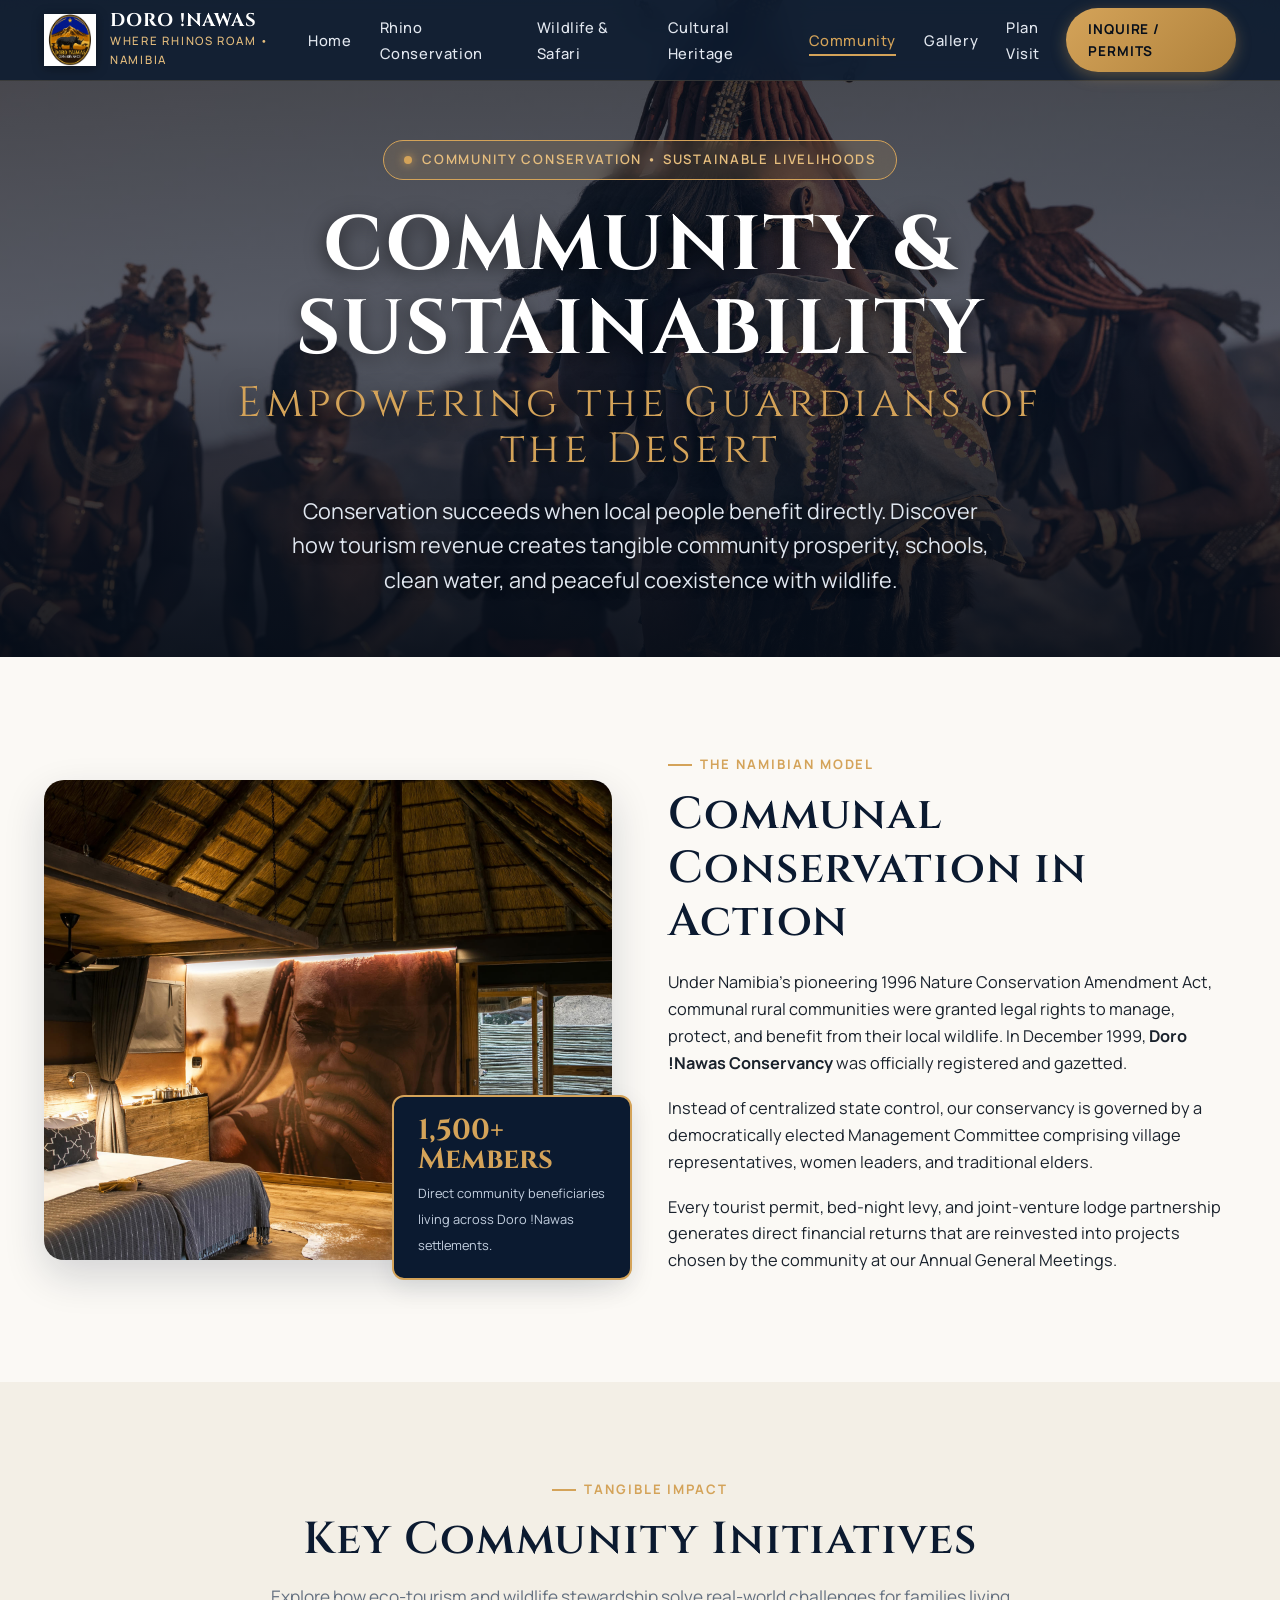
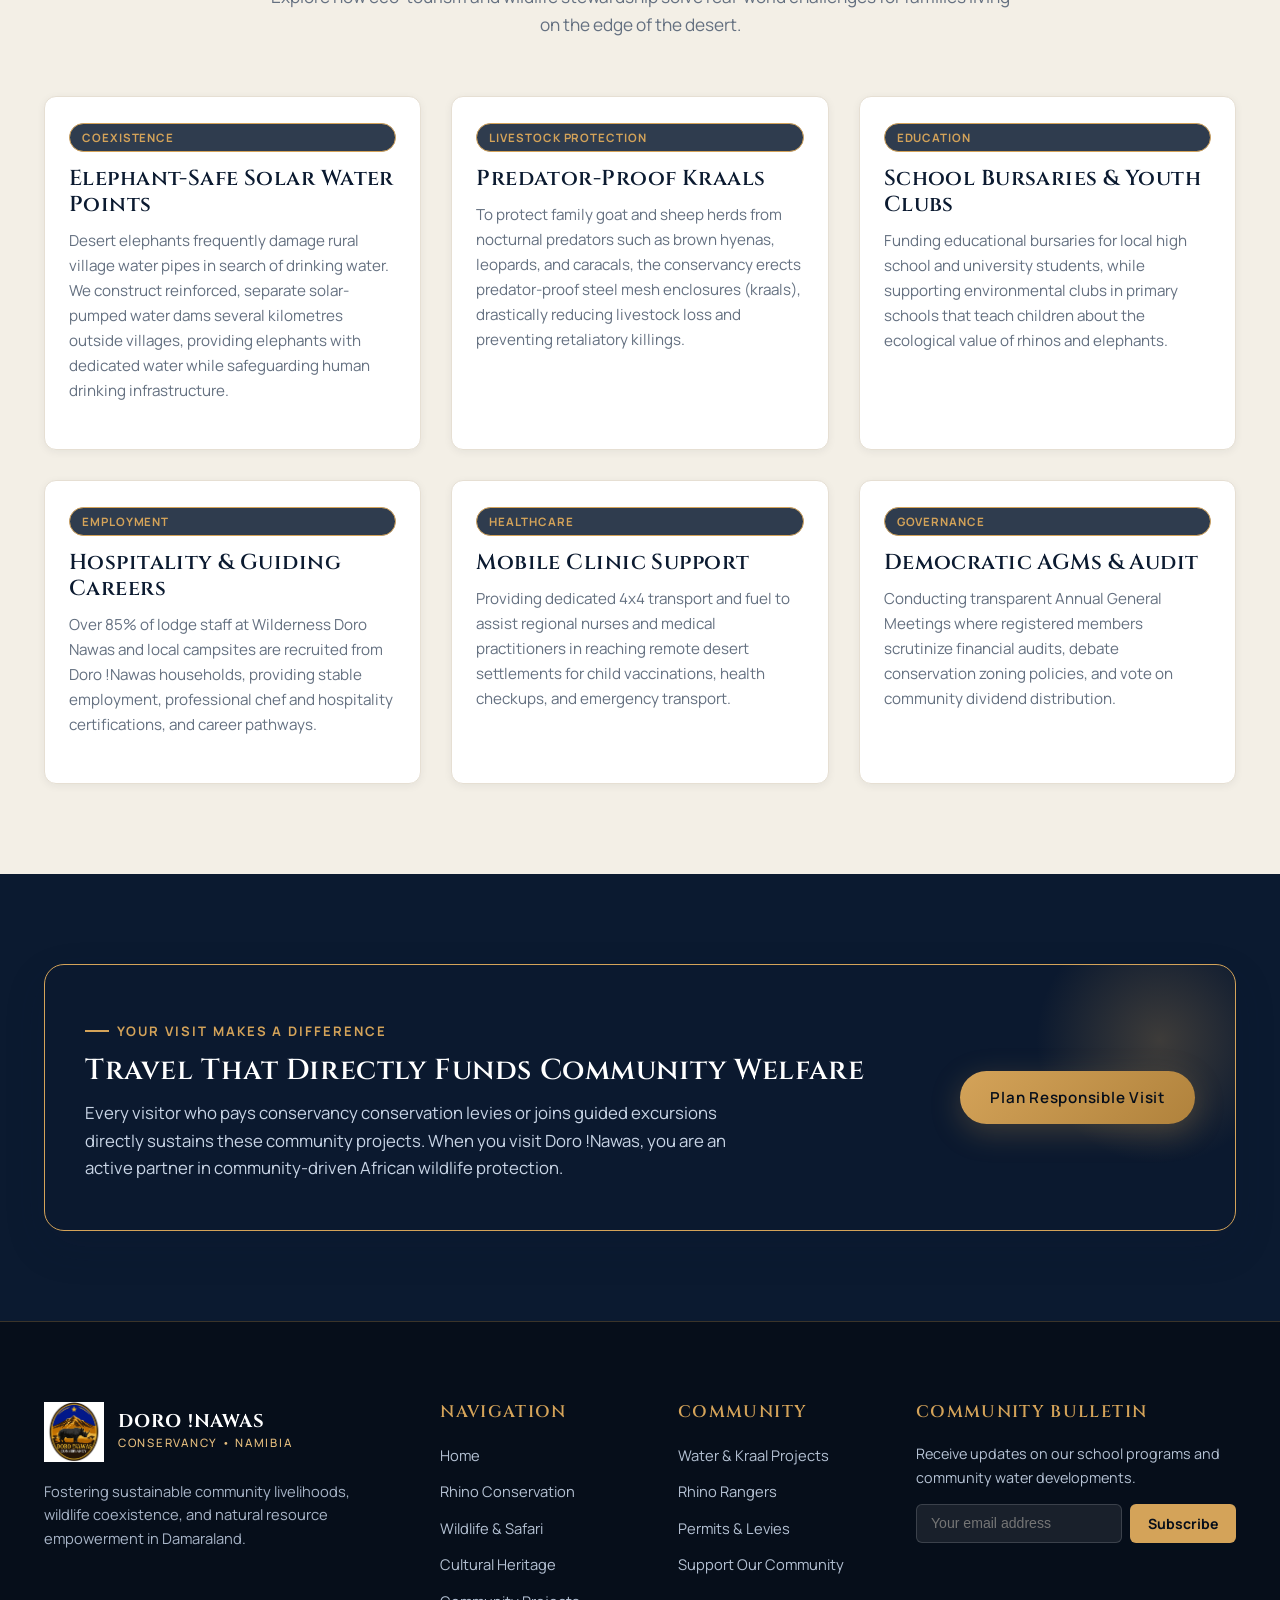
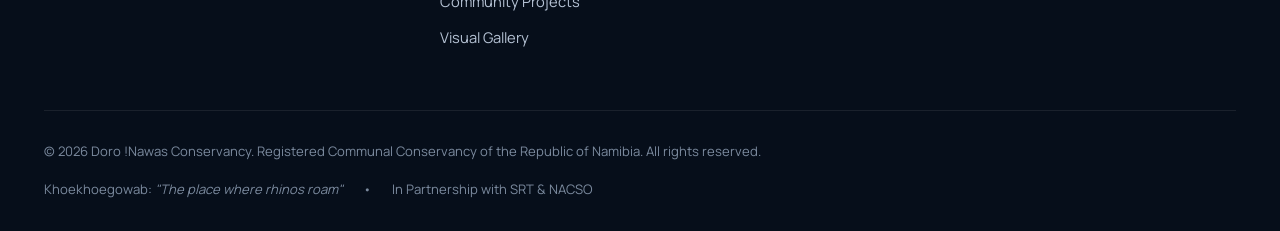
==== community-projects.html @ b36bd653 "feat: initial release of Doro !Nawas Conservancy - Rhino Roam multipage website" ====
<!DOCTYPE html>
<html lang="en">
<head>
  <meta charset="UTF-8">
  <meta name="viewport" content="width=device-width, initial-scale=1.0">
  <title>Community Projects &amp; Sustainability | Doro !Nawas Conservancy</title>
  <meta name="description" content="Discover how Doro !Nawas Conservancy channels eco-tourism dividends into human-wildlife conflict mitigation, elephant water points, youth education, and community empowerment in Damaraland.">
  <link rel="preconnect" href="https://fonts.googleapis.com">
  <link rel="preconnect" href="https://fonts.gstatic.com" crossorigin>
  <link href="https://fonts.googleapis.com/css2?family=Cinzel:wght@500;600;700;800&family=Cormorant+Garamond:ital,wght@0,400;0,600;0,700;1,400&family=Manrope:wght@300;400;500;600;700&display=swap" rel="stylesheet">
  <link rel="stylesheet" href="css/style.css">
  <link rel="icon" type="image/png" href="assets/images/logo.png">
</head>
<body>

  <!-- Site Header -->
  <header id="siteHeader">
    <div class="wrap">
      <nav class="main-nav">
        <a href="index.html" class="nav-brand">
          <img src="assets/images/logo.png" alt="Doro !Nawas Conservancy Logo" class="nav-logo-img">
          <div class="nav-brand-text">
            <span class="nav-brand-title">DORO !NAWAS</span>
            <span class="nav-brand-sub">Where Rhinos Roam &bull; Namibia</span>
          </div>
        </a>

        <ul class="nav-links">
          <li><a href="index.html">Home</a></li>
          <li><a href="rhino-conservation.html">Rhino Conservation</a></li>
          <li><a href="wildlife-safari.html">Wildlife &amp; Safari</a></li>
          <li><a href="cultural-heritage.html">Cultural Heritage</a></li>
          <li><a href="community-projects.html" class="active">Community</a></li>
          <li><a href="gallery.html">Gallery</a></li>
          <li><a href="contact.html">Plan Visit</a></li>
        </ul>

        <div class="nav-actions">
          <a href="contact.html" class="nav-cta">Inquire / Permits</a>
          <button class="burger-btn" id="burgerBtn" aria-label="Toggle navigation">
            <span></span><span></span><span></span>
          </button>
        </div>
      </nav>
    </div>
  </header>

  <!-- Mobile Drawer Navigation -->
  <div class="mobile-nav-backdrop" id="mobileNavBackdrop"></div>
  <aside class="mobile-nav" id="mobileNav">
    <div class="mobile-nav-header">
      <div class="nav-brand">
        <img src="assets/images/logo.png" alt="Doro !Nawas Logo" style="width: 44px; height: 44px;">
        <span class="nav-brand-title" style="font-size: 1rem;">DORO !NAWAS</span>
      </div>
      <button class="mobile-close" id="mobileClose" aria-label="Close menu">&times;</button>
    </div>
    <div class="mobile-nav-links">
      <a href="index.html">Home</a>
      <a href="rhino-conservation.html">Rhino Conservation (Rhino Roam)</a>
      <a href="wildlife-safari.html">Wildlife &amp; Safari Expeditions</a>
      <a href="cultural-heritage.html">Cultural Heritage &amp; Twyfelfontein</a>
      <a href="community-projects.html" class="active">Community &amp; Sustainability</a>
      <a href="gallery.html">Visual Gallery</a>
      <a href="contact.html">Visit Planning &amp; Contact</a>
    </div>
    <div style="margin-top: auto; padding-top: 20px;">
      <a href="contact.html" class="btn btn-primary" style="width: 100%;">Plan Your Visit</a>
    </div>
  </aside>

  <!-- Hero Section -->
  <section class="hero hero-page">
    <img src="assets/images/community-village.jpg" alt="Doro Nawas community members in Damaraland" class="hero-bg">
    <div class="hero-overlay"></div>
    <div class="hero-content">
      <div class="hero-badge">
        <span class="hero-badge-dot"></span>
        Community Conservation &bull; Sustainable Livelihoods
      </div>
      <h1 class="hero-title">
        COMMUNITY &amp; SUSTAINABILITY
        <span>Empowering the Guardians of the Desert</span>
      </h1>
      <p class="hero-subtitle">
        Conservation succeeds when local people benefit directly. Discover how tourism revenue creates tangible community prosperity, schools, clean water, and peaceful coexistence with wildlife.
      </p>
    </div>
  </section>

  <!-- The CBNRM Model -->
  <section class="section">
    <div class="wrap">
      <div class="split">
        <div class="split-media">
          <div class="split-media-frame">
            <img src="assets/images/damaraland-mountains.jpg" alt="Landscape of Doro Nawas Conservancy">
          </div>
          <div class="split-media-badge">
            <strong>1,500+ Members</strong>
            <span>Direct community beneficiaries living across Doro !Nawas settlements.</span>
          </div>
        </div>

        <div class="split-copy">
          <div class="eyebrow">The Namibian Model</div>
          <h2>Communal Conservation in Action</h2>
          <p>
            Under Namibia's pioneering 1996 Nature Conservation Amendment Act, communal rural communities were granted legal rights to manage, protect, and benefit from their local wildlife. In December 1999, <strong>Doro !Nawas Conservancy</strong> was officially registered and gazetted.
          </p>
          <p>
            Instead of centralized state control, our conservancy is governed by a democratically elected Management Committee comprising village representatives, women leaders, and traditional elders.
          </p>
          <p>
            Every tourist permit, bed-night levy, and joint-venture lodge partnership generates direct financial returns that are reinvested into projects chosen by the community at our Annual General Meetings.
          </p>
        </div>
      </div>
    </div>
  </section>

  <!-- Core Community Projects Grid -->
  <section class="section section-alt">
    <div class="wrap">
      <div class="section-header">
        <div class="eyebrow">Tangible Impact</div>
        <h2>Key Community Initiatives</h2>
        <p>
          Explore how eco-tourism and wildlife stewardship solve real-world challenges for families living on the edge of the desert.
        </p>
      </div>

      <div class="grid-3">
        <!-- Project 1 -->
        <div class="feature-card">
          <div class="card-body">
            <span class="card-tag" style="position: static; margin-bottom: 14px; display: inline-block;">Coexistence</span>
            <h3>Elephant-Safe Solar Water Points</h3>
            <p>
              Desert elephants frequently damage rural village water pipes in search of drinking water. We construct reinforced, separate solar-pumped water dams several kilometres outside villages, providing elephants with dedicated water while safeguarding human drinking infrastructure.
            </p>
          </div>
        </div>

        <!-- Project 2 -->
        <div class="feature-card">
          <div class="card-body">
            <span class="card-tag" style="position: static; margin-bottom: 14px; display: inline-block;">Livestock Protection</span>
            <h3>Predator-Proof Kraals</h3>
            <p>
              To protect family goat and sheep herds from nocturnal predators such as brown hyenas, leopards, and caracals, the conservancy erects predator-proof steel mesh enclosures (kraals), drastically reducing livestock loss and preventing retaliatory killings.
            </p>
          </div>
        </div>

        <!-- Project 3 -->
        <div class="feature-card">
          <div class="card-body">
            <span class="card-tag" style="position: static; margin-bottom: 14px; display: inline-block;">Education</span>
            <h3>School Bursaries &amp; Youth Clubs</h3>
            <p>
              Funding educational bursaries for local high school and university students, while supporting environmental clubs in primary schools that teach children about the ecological value of rhinos and elephants.
            </p>
          </div>
        </div>

        <!-- Project 4 -->
        <div class="feature-card">
          <div class="card-body">
            <span class="card-tag" style="position: static; margin-bottom: 14px; display: inline-block;">Employment</span>
            <h3>Hospitality &amp; Guiding Careers</h3>
            <p>
              Over 85% of lodge staff at Wilderness Doro Nawas and local campsites are recruited from Doro !Nawas households, providing stable employment, professional chef and hospitality certifications, and career pathways.
            </p>
          </div>
        </div>

        <!-- Project 5 -->
        <div class="feature-card">
          <div class="card-body">
            <span class="card-tag" style="position: static; margin-bottom: 14px; display: inline-block;">Healthcare</span>
            <h3>Mobile Clinic Support</h3>
            <p>
              Providing dedicated 4x4 transport and fuel to assist regional nurses and medical practitioners in reaching remote desert settlements for child vaccinations, health checkups, and emergency transport.
            </p>
          </div>
        </div>

        <!-- Project 6 -->
        <div class="feature-card">
          <div class="card-body">
            <span class="card-tag" style="position: static; margin-bottom: 14px; display: inline-block;">Governance</span>
            <h3>Democratic AGMs &amp; Audit</h3>
            <p>
              Conducting transparent Annual General Meetings where registered members scrutinize financial audits, debate conservation zoning policies, and vote on community dividend distribution.
            </p>
          </div>
        </div>
      </div>
    </div>
  </section>

  <!-- Sustainable Tourism Callout -->
  <section class="section section-dark">
    <div class="wrap">
      <div class="callout-banner" style="background: rgba(11,26,48,0.95); border-color: var(--color-gold);">
        <div class="callout-content">
          <div class="callout-text">
            <div class="eyebrow" style="color: var(--color-gold);">Your Visit Makes a Difference</div>
            <h3>Travel That Directly Funds Community Welfare</h3>
            <p>
              Every visitor who pays conservancy conservation levies or joins guided excursions directly sustains these community projects. When you visit Doro !Nawas, you are an active partner in community-driven African wildlife protection.
            </p>
          </div>
          <div>
            <a href="contact.html" class="btn btn-primary" style="white-space: nowrap;">Plan Responsible Visit</a>
          </div>
        </div>
      </div>
    </div>
  </section>

  <!-- Site Footer -->
  <footer class="site-footer">
    <div class="wrap">
      <div class="footer-top">
        <div class="footer-brand">
          <div class="footer-logo-row">
            <img src="assets/images/logo.png" alt="Doro !Nawas Conservancy Logo" class="footer-logo-img">
            <div>
              <div class="nav-brand-title">DORO !NAWAS</div>
              <div class="nav-brand-sub">Conservancy &bull; Namibia</div>
            </div>
          </div>
          <p>
            Fostering sustainable community livelihoods, wildlife coexistence, and natural resource empowerment in Damaraland.
          </p>
        </div>

        <div>
          <h4 class="footer-title">Navigation</h4>
          <ul class="footer-links">
            <li><a href="index.html">Home</a></li>
            <li><a href="rhino-conservation.html">Rhino Conservation</a></li>
            <li><a href="wildlife-safari.html">Wildlife &amp; Safari</a></li>
            <li><a href="cultural-heritage.html">Cultural Heritage</a></li>
            <li><a href="community-projects.html">Community Projects</a></li>
            <li><a href="gallery.html">Visual Gallery</a></li>
          </ul>
        </div>

        <div>
          <h4 class="footer-title">Community</h4>
          <ul class="footer-links">
            <li><a href="#projects">Water &amp; Kraal Projects</a></li>
            <li><a href="rhino-conservation.html#rangers">Rhino Rangers</a></li>
            <li><a href="contact.html#permits">Permits &amp; Levies</a></li>
            <li><a href="contact.html">Support Our Community</a></li>
          </ul>
        </div>

        <div class="footer-newsletter">
          <h4 class="footer-title">Community Bulletin</h4>
          <p>Receive updates on our school programs and community water developments.</p>
          <form class="newsletter-form" id="newsletterForm">
            <input type="email" class="newsletter-input" placeholder="Your email address" required aria-label="Email Address">
            <button type="submit" class="newsletter-btn">Subscribe</button>
          </form>
        </div>
      </div>

      <div class="footer-bottom">
        <div>
          &copy; 2026 Doro !Nawas Conservancy. Registered Communal Conservancy of the Republic of Namibia. All rights reserved.
        </div>
        <div class="footer-badges">
          <span>Khoekhoegowab: <em>"The place where rhinos roam"</em></span>
          <span>&bull;</span>
          <span>In Partnership with SRT &amp; NACSO</span>
        </div>
      </div>
    </div>
  </footer>

  <script src="js/main.js"></script>
</body>
</html>
---- css/style.css ----
/* ==========================================================================
   DORO !NAWAS CONSERVANCY — RHINO ROAM
   Official Multipage Website Stylesheet
   ========================================================================== */

:root {
  --color-primary: #0b1a30;        /* Deep Royal Navy */
  --color-primary-light: #152642;  /* Medium Navy */
  --color-primary-dark: #060e1a;   /* Midnight Abyss */
  --color-gold: #d4a359;           /* Desert Ochre Gold */
  --color-gold-light: #e6be7e;     /* Pale Golden Sand */
  --color-gold-dark: #b0823c;      /* Deep Burnished Gold */
  --color-terracotta: #c05c38;     /* Damaraland Red Sandstone */
  --color-bg-light: #fbf9f5;       /* Warm Ivory Canvas */
  --color-bg-card: #ffffff;        /* Crisp White */
  --color-bg-alt: #f3efe6;         /* Sandstone Tint */
  --color-text-dark: #1a222c;      /* Charcoal Body */
  --color-text-muted: #647080;     /* Muted Slate */
  --color-text-light: #f4f6fa;     /* Light Text */
  --color-border: #e6dfd3;        /* Soft Border */
  --color-border-dark: #2a3a52;   /* Dark Mode Border */
  
  --font-serif: 'Cormorant Garamond', 'Cinzel', Georgia, serif;
  --font-heading: 'Cinzel', 'Cormorant Garamond', serif;
  --font-sans: 'Manrope', -apple-system, BlinkMacSystemFont, 'Segoe UI', Roboto, sans-serif;
  
  --shadow-sm: 0 2px 8px rgba(11, 26, 48, 0.06);
  --shadow-md: 0 8px 24px rgba(11, 26, 48, 0.10);
  --shadow-lg: 0 16px 40px rgba(11, 26, 48, 0.16);
  --shadow-gold: 0 8px 30px rgba(212, 163, 89, 0.25);
  
  --radius-sm: 6px;
  --radius-md: 12px;
  --radius-lg: 20px;
  --radius-full: 9999px;
  
  --transition-fast: 0.2s ease;
  --transition-normal: 0.35s cubic-bezier(0.16, 1, 0.3, 1);
  --transition-slow: 0.6s cubic-bezier(0.16, 1, 0.3, 1);
}

/* --------------------------------------------------------------------------
   Reset & Base Styles
   -------------------------------------------------------------------------- */
*, *::before, *::after {
  box-sizing: border-box;
  margin: 0;
  padding: 0;
}

html {
  font-size: 16px;
  scroll-behavior: smooth;
  -webkit-font-smoothing: antialiased;
  -moz-osx-font-smoothing: grayscale;
}

body {
  font-family: var(--font-sans);
  background-color: var(--color-bg-light);
  color: var(--color-text-dark);
  line-height: 1.65;
  overflow-x: hidden;
}

img {
  max-width: 100%;
  height: auto;
  display: block;
}

a {
  color: inherit;
  text-decoration: none;
  transition: color var(--transition-fast);
}

button {
  font-family: inherit;
  cursor: pointer;
  border: none;
  background: none;
}

ul, ol {
  list-style: none;
}

/* --------------------------------------------------------------------------
   Typography
   -------------------------------------------------------------------------- */
h1, h2, h3, h4, h5, h6 {
  font-family: var(--font-heading);
  font-weight: 600;
  line-height: 1.2;
  letter-spacing: 0.02em;
  color: var(--color-primary);
}

h1 { font-size: clamp(2.4rem, 5vw, 4.2rem); }
h2 { font-size: clamp(1.8rem, 3.5vw, 2.8rem); }
h3 { font-size: clamp(1.3rem, 2vw, 1.8rem); }
h4 { font-size: 1.25rem; }

p {
  margin-bottom: 1rem;
}

p:last-child {
  margin-bottom: 0;
}

.text-gold { color: var(--color-gold); }
.text-light { color: var(--color-text-light); }
.text-muted { color: var(--color-text-muted); }

/* --------------------------------------------------------------------------
   Layout Containers
   -------------------------------------------------------------------------- */
.wrap {
  width: 100%;
  max-width: 1240px;
  margin: 0 auto;
  padding: 0 24px;
}

.wrap-sm {
  width: 100%;
  max-width: 860px;
  margin: 0 auto;
  padding: 0 24px;
}

.section {
  padding: 90px 0;
  position: relative;
}

.section-dark {
  background-color: var(--color-primary);
  color: var(--color-text-light);
}

.section-dark h1,
.section-dark h2,
.section-dark h3 {
  color: #ffffff;
}

.section-dark p {
  color: #d1d9e6;
}

.section-alt {
  background-color: var(--color-bg-alt);
}

/* --------------------------------------------------------------------------
   Header & Navigation
   -------------------------------------------------------------------------- */
#siteHeader {
  position: fixed;
  top: 0;
  left: 0;
  right: 0;
  z-index: 1000;
  background: rgba(11, 26, 48, 0.85);
  backdrop-filter: blur(14px);
  -webkit-backdrop-filter: blur(14px);
  border-bottom: 1px solid rgba(212, 163, 89, 0.2);
  transition: all var(--transition-normal);
}

#siteHeader.scrolled {
  background: rgba(7, 18, 34, 0.96);
  box-shadow: 0 10px 30px rgba(0, 0, 0, 0.3);
  padding: 4px 0;
}

nav.main-nav {
  display: flex;
  align-items: center;
  justify-content: space-between;
  height: 80px;
  transition: height var(--transition-fast);
}

#siteHeader.scrolled nav.main-nav {
  height: 70px;
}

.nav-brand {
  display: flex;
  align-items: center;
  gap: 14px;
}

.nav-logo-img {
  width: 52px;
  height: 52px;
  object-fit: contain;
  filter: drop-shadow(0 2px 6px rgba(0,0,0,0.4));
  transition: transform var(--transition-normal);
}

.nav-brand:hover .nav-logo-img {
  transform: scale(1.05);
}

.nav-brand-text {
  display: flex;
  flex-direction: column;
}

.nav-brand-title {
  font-family: var(--font-heading);
  font-size: 1.15rem;
  font-weight: 700;
  color: #ffffff;
  letter-spacing: 0.05em;
  line-height: 1.1;
}

.nav-brand-title span {
  color: var(--color-gold);
}

.nav-brand-sub {
  font-size: 0.72rem;
  font-weight: 500;
  letter-spacing: 0.15em;
  color: var(--color-gold-light);
  text-transform: uppercase;
}

.nav-links {
  display: flex;
  align-items: center;
  gap: 28px;
}

.nav-links a {
  font-size: 0.92rem;
  font-weight: 500;
  color: #e3e8f0;
  letter-spacing: 0.04em;
  position: relative;
  padding: 6px 0;
  transition: color var(--transition-fast);
}

.nav-links a::after {
  content: '';
  position: absolute;
  bottom: 0;
  left: 0;
  width: 0%;
  height: 2px;
  background-color: var(--color-gold);
  transition: width var(--transition-normal);
}

.nav-links a:hover,
.nav-links a.active {
  color: var(--color-gold);
}

.nav-links a.active::after,
.nav-links a:hover::after {
  width: 100%;
}

.nav-actions {
  display: flex;
  align-items: center;
  gap: 16px;
}

.nav-cta {
  display: inline-flex;
  align-items: center;
  justify-content: center;
  padding: 10px 22px;
  background: linear-gradient(135deg, var(--color-gold) 0%, var(--color-gold-dark) 100%);
  color: var(--color-primary-dark);
  font-weight: 700;
  font-size: 0.85rem;
  letter-spacing: 0.06em;
  text-transform: uppercase;
  border-radius: var(--radius-full);
  box-shadow: 0 4px 15px rgba(212, 163, 89, 0.35);
  transition: all var(--transition-fast);
}

.nav-cta:hover {
  transform: translateY(-2px);
  box-shadow: 0 6px 20px rgba(212, 163, 89, 0.5);
  color: #000;
}

.burger-btn {
  display: none;
  flex-direction: column;
  justify-content: center;
  gap: 5px;
  width: 36px;
  height: 36px;
  padding: 4px;
  background: rgba(255, 255, 255, 0.08);
  border: 1px solid rgba(255, 255, 255, 0.15);
  border-radius: var(--radius-sm);
  cursor: pointer;
}

.burger-btn span {
  display: block;
  width: 100%;
  height: 2px;
  background-color: #ffffff;
  border-radius: 2px;
  transition: all var(--transition-fast);
}

/* Mobile Drawer */
.mobile-nav {
  position: fixed;
  top: 0;
  right: -100%;
  width: 85%;
  max-width: 360px;
  height: 100vh;
  background-color: var(--color-primary-dark);
  border-left: 1px solid rgba(212, 163, 89, 0.25);
  z-index: 1050;
  padding: 30px 24px;
  display: flex;
  flex-direction: column;
  gap: 20px;
  overflow-y: auto;
  box-shadow: -10px 0 30px rgba(0, 0, 0, 0.5);
  transition: right var(--transition-normal);
}

.mobile-nav.open {
  right: 0;
}

.mobile-nav-backdrop {
  position: fixed;
  inset: 0;
  background: rgba(0, 0, 0, 0.7);
  backdrop-filter: blur(4px);
  z-index: 1040;
  opacity: 0;
  visibility: hidden;
  transition: all var(--transition-normal);
}

.mobile-nav-backdrop.open {
  opacity: 1;
  visibility: visible;
}

.mobile-nav-header {
  display: flex;
  align-items: center;
  justify-content: space-between;
  padding-bottom: 20px;
  border-bottom: 1px solid rgba(255, 255, 255, 0.1);
}

.mobile-close {
  color: #fff;
  font-size: 2rem;
  line-height: 1;
}

.mobile-nav-links {
  display: flex;
  flex-direction: column;
  gap: 16px;
}

.mobile-nav-links a {
  color: #ffffff;
  font-size: 1.1rem;
  font-weight: 500;
  padding: 8px 0;
  border-bottom: 1px solid rgba(255, 255, 255, 0.05);
}

.mobile-nav-links a.active,
.mobile-nav-links a:hover {
  color: var(--color-gold);
  padding-left: 6px;
}

/* --------------------------------------------------------------------------
   Hero Component
   -------------------------------------------------------------------------- */
.hero {
  position: relative;
  min-height: 100vh;
  display: flex;
  align-items: center;
  justify-content: center;
  text-align: center;
  color: #ffffff;
  overflow: hidden;
  padding: 120px 20px 80px;
}

.hero-page {
  min-height: 60vh;
  padding: 140px 20px 60px;
}

.hero-bg {
  position: absolute;
  inset: 0;
  width: 100%;
  height: 100%;
  object-fit: cover;
  z-index: 1;
  transform: scale(1.04);
  animation: heroKenBurns 20s infinite alternate ease-in-out;
}

@keyframes heroKenBurns {
  0% { transform: scale(1.0); }
  100% { transform: scale(1.08); }
}

.hero-overlay {
  position: absolute;
  inset: 0;
  z-index: 2;
  background: linear-gradient(
    180deg,
    rgba(6, 14, 26, 0.75) 0%,
    rgba(11, 26, 48, 0.65) 50%,
    rgba(6, 14, 26, 0.92) 100%
  );
}

.hero-content {
  position: relative;
  z-index: 3;
  max-width: 900px;
  margin: 0 auto;
}

.hero-badge {
  display: inline-flex;
  align-items: center;
  gap: 10px;
  padding: 8px 20px;
  background: rgba(212, 163, 89, 0.15);
  border: 1px solid var(--color-gold);
  border-radius: var(--radius-full);
  color: var(--color-gold-light);
  font-size: 0.82rem;
  font-weight: 600;
  letter-spacing: 0.14em;
  text-transform: uppercase;
  margin-bottom: 24px;
  backdrop-filter: blur(8px);
}

.hero-badge-dot {
  width: 8px;
  height: 8px;
  border-radius: 50%;
  background-color: var(--color-gold);
  box-shadow: 0 0 10px var(--color-gold);
  animation: pulseDot 2s infinite;
}

@keyframes pulseDot {
  0%, 100% { transform: scale(1); opacity: 1; }
  50% { transform: scale(1.4); opacity: 0.6; }
}

.hero-title {
  font-size: clamp(2.5rem, 6vw, 4.8rem);
  font-weight: 700;
  color: #ffffff;
  margin-bottom: 20px;
  line-height: 1.1;
  text-shadow: 0 4px 20px rgba(0, 0, 0, 0.6);
}

.hero-title span {
  display: block;
  font-size: 0.55em;
  font-weight: 400;
  color: var(--color-gold);
  letter-spacing: 0.1em;
  margin-top: 8px;
}

.hero-subtitle {
  font-size: clamp(1.05rem, 1.8vw, 1.35rem);
  color: #e1e7f0;
  max-width: 720px;
  margin: 0 auto 36px;
  line-height: 1.6;
  text-shadow: 0 2px 10px rgba(0, 0, 0, 0.5);
}

.hero-btns {
  display: flex;
  align-items: center;
  justify-content: center;
  gap: 18px;
  flex-wrap: wrap;
}

/* --------------------------------------------------------------------------
   Buttons & Links
   -------------------------------------------------------------------------- */
.btn {
  display: inline-flex;
  align-items: center;
  justify-content: center;
  gap: 10px;
  padding: 14px 30px;
  font-size: 0.95rem;
  font-weight: 600;
  letter-spacing: 0.05em;
  border-radius: var(--radius-full);
  transition: all var(--transition-fast);
  cursor: pointer;
  text-align: center;
}

.btn-primary {
  background: linear-gradient(135deg, var(--color-gold) 0%, var(--color-gold-dark) 100%);
  color: var(--color-primary-dark);
  box-shadow: var(--shadow-gold);
}

.btn-primary:hover {
  transform: translateY(-3px);
  box-shadow: 0 10px 28px rgba(212, 163, 89, 0.5);
  color: #000;
}

.btn-outline {
  background: transparent;
  color: #ffffff;
  border: 1.5px solid rgba(255, 255, 255, 0.6);
  backdrop-filter: blur(6px);
}

.btn-outline:hover {
  border-color: var(--color-gold);
  color: var(--color-gold);
  background: rgba(212, 163, 89, 0.1);
  transform: translateY(-3px);
}

.btn-outline-dark {
  background: transparent;
  color: var(--color-primary);
  border: 1.5px solid var(--color-primary);
}

.btn-outline-dark:hover {
  background: var(--color-primary);
  color: #ffffff;
  transform: translateY(-2px);
}

.btn-sm {
  padding: 8px 18px;
  font-size: 0.85rem;
}

/* --------------------------------------------------------------------------
   Stats Strip
   -------------------------------------------------------------------------- */
.stats-strip {
  background: var(--color-primary-light);
  color: #ffffff;
  padding: 40px 0;
  border-top: 1px solid rgba(212, 163, 89, 0.2);
  border-bottom: 1px solid rgba(212, 163, 89, 0.2);
  position: relative;
  z-index: 10;
}

.stats-grid {
  display: grid;
  grid-template-columns: repeat(4, 1fr);
  gap: 24px;
  text-align: center;
}

.stat-item {
  padding: 10px;
  border-right: 1px solid rgba(255, 255, 255, 0.1);
}

.stat-item:last-child {
  border-right: none;
}

.stat-num {
  font-family: var(--font-heading);
  font-size: clamp(2.2rem, 3.8vw, 3.2rem);
  font-weight: 700;
  color: var(--color-gold);
  line-height: 1;
  margin-bottom: 8px;
}

.stat-label {
  font-size: 0.88rem;
  letter-spacing: 0.08em;
  text-transform: uppercase;
  color: #cfd8e5;
  font-weight: 500;
}

/* --------------------------------------------------------------------------
   Section Headers & Eyebrows
   -------------------------------------------------------------------------- */
.section-header {
  text-align: center;
  max-width: 760px;
  margin: 0 auto 56px;
}

.section-header.text-left {
  text-align: left;
  margin: 0 0 36px 0;
}

.eyebrow {
  display: inline-flex;
  align-items: center;
  gap: 8px;
  font-size: 0.82rem;
  font-weight: 700;
  letter-spacing: 0.15em;
  text-transform: uppercase;
  color: var(--color-gold);
  margin-bottom: 12px;
}

.eyebrow::before {
  content: '';
  display: inline-block;
  width: 24px;
  height: 2px;
  background-color: var(--color-gold);
}

.section-header h2 {
  margin-bottom: 16px;
}

.section-header p {
  font-size: 1.08rem;
  color: var(--color-text-muted);
}

.section-dark .section-header p {
  color: #b5c2d4;
}

/* --------------------------------------------------------------------------
   Card Grids & Feature Cards
   -------------------------------------------------------------------------- */
.grid-3 {
  display: grid;
  grid-template-columns: repeat(3, 1fr);
  gap: 30px;
}

.grid-2 {
  display: grid;
  grid-template-columns: repeat(2, 1fr);
  gap: 36px;
}

.grid-4 {
  display: grid;
  grid-template-columns: repeat(4, 1fr);
  gap: 24px;
}

.feature-card {
  background: var(--color-bg-card);
  border-radius: var(--radius-md);
  overflow: hidden;
  box-shadow: var(--shadow-sm);
  border: 1px solid var(--color-border);
  transition: all var(--transition-normal);
  display: flex;
  flex-direction: column;
}

.feature-card:hover {
  transform: translateY(-6px);
  box-shadow: var(--shadow-md);
  border-color: rgba(212, 163, 89, 0.4);
}

.card-media {
  position: relative;
  height: 240px;
  overflow: hidden;
}

.card-media img {
  width: 100%;
  height: 100%;
  object-fit: cover;
  transition: transform var(--transition-slow);
}

.feature-card:hover .card-media img {
  transform: scale(1.08);
}

.card-tag {
  position: absolute;
  top: 14px;
  left: 14px;
  padding: 4px 12px;
  background: rgba(11, 26, 48, 0.85);
  border: 1px solid var(--color-gold);
  border-radius: var(--radius-full);
  color: var(--color-gold);
  font-size: 0.72rem;
  font-weight: 700;
  letter-spacing: 0.08em;
  text-transform: uppercase;
  backdrop-filter: blur(6px);
}

.card-body {
  padding: 26px 24px;
  flex: 1;
  display: flex;
  flex-direction: column;
}

.card-body h3 {
  margin-bottom: 10px;
  font-size: 1.35rem;
}

.card-body p {
  color: var(--color-text-muted);
  font-size: 0.95rem;
  margin-bottom: 20px;
  flex: 1;
}

.card-link {
  display: inline-flex;
  align-items: center;
  gap: 8px;
  font-weight: 700;
  font-size: 0.88rem;
  color: var(--color-gold-dark);
  text-transform: uppercase;
  letter-spacing: 0.06em;
}

.card-link svg {
  transition: transform var(--transition-fast);
}

.card-link:hover svg {
  transform: translateX(4px);
}

/* --------------------------------------------------------------------------
   Split / Two-Column Narrative Sections
   -------------------------------------------------------------------------- */
.split {
  display: grid;
  grid-template-columns: 1fr 1fr;
  gap: 56px;
  align-items: center;
}

.split.reverse {
  direction: rtl;
}

.split.reverse > * {
  direction: ltr;
}

.split-media {
  position: relative;
}

.split-media-frame {
  position: relative;
  border-radius: var(--radius-lg);
  overflow: hidden;
  box-shadow: var(--shadow-lg);
}

.split-media-frame img {
  width: 100%;
  height: 480px;
  object-fit: cover;
}

.split-media-badge {
  position: absolute;
  bottom: -20px;
  right: -20px;
  background: var(--color-primary);
  color: #ffffff;
  padding: 20px 24px;
  border-radius: var(--radius-md);
  border: 2px solid var(--color-gold);
  box-shadow: var(--shadow-md);
  max-width: 240px;
}

.split-media-badge strong {
  display: block;
  font-family: var(--font-heading);
  font-size: 1.8rem;
  color: var(--color-gold);
  line-height: 1;
  margin-bottom: 4px;
}

.split-media-badge span {
  font-size: 0.8rem;
  color: #c4d0e0;
  line-height: 1.3;
}

.split-copy h2 {
  margin-bottom: 20px;
}

.split-copy p {
  font-size: 1.02rem;
  margin-bottom: 18px;
}

.feature-list {
  margin: 24px 0 32px;
  display: flex;
  flex-direction: column;
  gap: 14px;
}

.feature-list-item {
  display: flex;
  align-items: flex-start;
  gap: 14px;
}

.feature-icon {
  width: 24px;
  height: 24px;
  border-radius: 50%;
  background: rgba(212, 163, 89, 0.15);
  color: var(--color-gold);
  display: flex;
  align-items: center;
  justify-content: center;
  flex-shrink: 0;
  margin-top: 3px;
  font-size: 0.8rem;
  font-weight: 700;
}

/* --------------------------------------------------------------------------
   Rhino Roam Feature Callout Banner
   -------------------------------------------------------------------------- */
.callout-banner {
  background: linear-gradient(135deg, var(--color-primary-dark) 0%, var(--color-primary) 100%);
  border: 1px solid rgba(212, 163, 89, 0.35);
  border-radius: var(--radius-lg);
  padding: 48px 40px;
  color: #ffffff;
  position: relative;
  overflow: hidden;
  box-shadow: var(--shadow-lg);
}

.callout-banner::before {
  content: '';
  position: absolute;
  top: -50px;
  right: -50px;
  width: 250px;
  height: 250px;
  background: radial-gradient(circle, rgba(212, 163, 89, 0.25) 0%, transparent 70%);
  pointer-events: none;
}

.callout-content {
  position: relative;
  z-index: 2;
  display: flex;
  align-items: center;
  justify-content: space-between;
  gap: 36px;
}

.callout-text h3 {
  color: #ffffff;
  font-size: 1.8rem;
  margin-bottom: 10px;
}

.callout-text p {
  color: #c9d5e6;
  font-size: 1.05rem;
  max-width: 650px;
}

/* --------------------------------------------------------------------------
   Gallery Styles & Lightbox
   -------------------------------------------------------------------------- */
.gallery-filter {
  display: flex;
  align-items: center;
  justify-content: center;
  gap: 12px;
  margin-bottom: 40px;
  flex-wrap: wrap;
}

.filter-btn {
  padding: 10px 22px;
  border-radius: var(--radius-full);
  font-size: 0.88rem;
  font-weight: 600;
  background: rgba(11, 26, 48, 0.05);
  color: var(--color-primary);
  border: 1px solid transparent;
  transition: all var(--transition-fast);
}

.filter-btn:hover,
.filter-btn.active {
  background: var(--color-primary);
  color: var(--color-gold);
  border-color: var(--color-gold);
}

.gallery-grid {
  display: grid;
  grid-template-columns: repeat(3, 1fr);
  gap: 24px;
}

.gallery-item {
  position: relative;
  border-radius: var(--radius-md);
  overflow: hidden;
  height: 280px;
  box-shadow: var(--shadow-sm);
  cursor: pointer;
}

.gallery-item img {
  width: 100%;
  height: 100%;
  object-fit: cover;
  transition: transform var(--transition-slow);
}

.gallery-item:hover img {
  transform: scale(1.08);
}

.gallery-overlay {
  position: absolute;
  inset: 0;
  background: linear-gradient(180deg, transparent 40%, rgba(11, 26, 48, 0.9) 100%);
  opacity: 0;
  transition: opacity var(--transition-normal);
  display: flex;
  flex-direction: column;
  justify-content: flex-end;
  padding: 20px;
  color: #ffffff;
}

.gallery-item:hover .gallery-overlay {
  opacity: 1;
}

.gallery-caption-title {
  font-family: var(--font-heading);
  font-size: 1.15rem;
  font-weight: 600;
  color: var(--color-gold);
}

.gallery-caption-sub {
  font-size: 0.82rem;
  color: #e0e6f0;
}

/* Lightbox Modal */
.lightbox {
  position: fixed;
  inset: 0;
  background: rgba(0, 0, 0, 0.94);
  z-index: 2000;
  display: flex;
  align-items: center;
  justify-content: center;
  padding: 30px;
  opacity: 0;
  visibility: hidden;
  transition: all var(--transition-fast);
}

.lightbox.active {
  opacity: 1;
  visibility: visible;
}

.lightbox-content {
  position: relative;
  max-width: 90vw;
  max-height: 85vh;
  display: flex;
  flex-direction: column;
  align-items: center;
}

.lightbox-img {
  max-width: 100%;
  max-height: 75vh;
  object-fit: contain;
  border-radius: var(--radius-sm);
  box-shadow: 0 10px 40px rgba(0,0,0,0.8);
}

.lightbox-caption {
  color: #ffffff;
  margin-top: 14px;
  font-size: 1rem;
  text-align: center;
}

.lightbox-close {
  position: absolute;
  top: -40px;
  right: 0;
  color: #ffffff;
  font-size: 2.2rem;
  line-height: 1;
  cursor: pointer;
}

/* --------------------------------------------------------------------------
   FAQ Accordion
   -------------------------------------------------------------------------- */
.faq-list {
  display: flex;
  flex-direction: column;
  gap: 16px;
  max-width: 800px;
  margin: 0 auto;
}

.faq-item {
  background: var(--color-bg-card);
  border: 1px solid var(--color-border);
  border-radius: var(--radius-md);
  overflow: hidden;
  transition: all var(--transition-fast);
}

.faq-item:hover {
  border-color: rgba(212, 163, 89, 0.5);
}

.faq-question {
  width: 100%;
  padding: 20px 24px;
  text-align: left;
  display: flex;
  align-items: center;
  justify-content: space-between;
  font-family: var(--font-heading);
  font-size: 1.12rem;
  font-weight: 600;
  color: var(--color-primary);
  gap: 16px;
}

.faq-icon {
  width: 24px;
  height: 24px;
  border-radius: 50%;
  background: var(--color-bg-alt);
  display: flex;
  align-items: center;
  justify-content: center;
  flex-shrink: 0;
  font-size: 1.2rem;
  line-height: 1;
  transition: transform var(--transition-fast);
}

.faq-item.active .faq-icon {
  transform: rotate(45deg);
  background: var(--color-gold);
  color: #000;
}

.faq-answer {
  max-height: 0;
  overflow: hidden;
  transition: max-height var(--transition-normal);
  padding: 0 24px;
  color: var(--color-text-muted);
}

.faq-item.active .faq-answer {
  padding: 0 24px 20px 24px;
  max-height: 300px;
}

/* --------------------------------------------------------------------------
   Contact & Visit Forms
   -------------------------------------------------------------------------- */
.contact-grid {
  display: grid;
  grid-template-columns: 1fr 1.2fr;
  gap: 50px;
}

.contact-info-card {
  background: var(--color-primary);
  color: #ffffff;
  padding: 40px;
  border-radius: var(--radius-lg);
  border: 1px solid rgba(212, 163, 89, 0.3);
  box-shadow: var(--shadow-lg);
}

.contact-info-card h3 {
  color: #ffffff;
  font-size: 1.7rem;
  margin-bottom: 12px;
}

.contact-details {
  display: flex;
  flex-direction: column;
  gap: 24px;
  margin-top: 32px;
}

.contact-detail-item {
  display: flex;
  align-items: flex-start;
  gap: 16px;
}

.contact-detail-icon {
  width: 44px;
  height: 44px;
  border-radius: 50%;
  background: rgba(212, 163, 89, 0.15);
  color: var(--color-gold);
  display: flex;
  align-items: center;
  justify-content: center;
  flex-shrink: 0;
}

.contact-detail-text strong {
  display: block;
  font-size: 0.85rem;
  text-transform: uppercase;
  letter-spacing: 0.08em;
  color: var(--color-gold);
  margin-bottom: 2px;
}

.contact-detail-text p,
.contact-detail-text a {
  color: #e1e7f0;
  font-size: 0.95rem;
}

.form-card {
  background: var(--color-bg-card);
  padding: 44px;
  border-radius: var(--radius-lg);
  border: 1px solid var(--color-border);
  box-shadow: var(--shadow-md);
}

.form-group {
  margin-bottom: 20px;
}

.form-group label {
  display: block;
  font-size: 0.88rem;
  font-weight: 600;
  color: var(--color-primary);
  margin-bottom: 6px;
  letter-spacing: 0.02em;
}

.form-control {
  width: 100%;
  padding: 12px 16px;
  border: 1.5px solid var(--color-border);
  border-radius: var(--radius-sm);
  font-family: inherit;
  font-size: 0.95rem;
  color: var(--color-text-dark);
  background-color: #faf9f6;
  transition: all var(--transition-fast);
}

.form-control:focus {
  outline: none;
  border-color: var(--color-gold);
  background-color: #ffffff;
  box-shadow: 0 0 0 3px rgba(212, 163, 89, 0.18);
}

textarea.form-control {
  resize: vertical;
  min-height: 120px;
}

.form-row {
  display: grid;
  grid-template-columns: 1fr 1fr;
  gap: 16px;
}

/* --------------------------------------------------------------------------
   Footer
   -------------------------------------------------------------------------- */
footer.site-footer {
  background-color: var(--color-primary-dark);
  color: #ffffff;
  padding: 80px 0 30px;
  border-top: 1px solid rgba(212, 163, 89, 0.25);
}

.footer-top {
  display: grid;
  grid-template-columns: 1.8fr 1fr 1fr 1.2fr;
  gap: 40px;
  padding-bottom: 60px;
  border-bottom: 1px solid rgba(255, 255, 255, 0.08);
}

.footer-brand .footer-logo-row {
  display: flex;
  align-items: center;
  gap: 14px;
  margin-bottom: 18px;
}

.footer-logo-img {
  width: 60px;
  height: 60px;
  object-fit: contain;
}

.footer-brand p {
  color: #a8b5c8;
  font-size: 0.92rem;
  line-height: 1.6;
  max-width: 320px;
  margin-bottom: 20px;
}

.footer-title {
  font-family: var(--font-heading);
  font-size: 1.05rem;
  font-weight: 600;
  color: var(--color-gold);
  letter-spacing: 0.08em;
  text-transform: uppercase;
  margin-bottom: 20px;
}

.footer-links {
  display: flex;
  flex-direction: column;
  gap: 10px;
}

.footer-links a {
  color: #b5c2d4;
  font-size: 0.92rem;
  transition: all var(--transition-fast);
}

.footer-links a:hover {
  color: var(--color-gold);
  padding-left: 4px;
}

.footer-newsletter p {
  color: #b5c2d4;
  font-size: 0.9rem;
  margin-bottom: 14px;
}

.newsletter-form {
  display: flex;
  gap: 8px;
}

.newsletter-input {
  flex: 1;
  padding: 10px 14px;
  background: rgba(255, 255, 255, 0.08);
  border: 1px solid rgba(255, 255, 255, 0.15);
  border-radius: var(--radius-sm);
  color: #ffffff;
  font-size: 0.88rem;
}

.newsletter-input:focus {
  outline: none;
  border-color: var(--color-gold);
}

.newsletter-btn {
  padding: 10px 18px;
  background: var(--color-gold);
  color: var(--color-primary-dark);
  font-weight: 700;
  border-radius: var(--radius-sm);
  font-size: 0.88rem;
  transition: background var(--transition-fast);
}

.newsletter-btn:hover {
  background: var(--color-gold-light);
}

.footer-bottom {
  padding-top: 30px;
  display: flex;
  align-items: center;
  justify-content: space-between;
  font-size: 0.82rem;
  color: #7b8a9e;
  flex-wrap: wrap;
  gap: 16px;
}

.footer-badges {
  display: flex;
  align-items: center;
  gap: 20px;
}

/* --------------------------------------------------------------------------
   Responsive Media Queries
   -------------------------------------------------------------------------- */
@media (max-width: 1024px) {
  .nav-links,
  .nav-actions .nav-cta {
    display: none;
  }
  
  .burger-btn {
    display: flex;
  }
  
  .stats-grid {
    grid-template-columns: repeat(2, 1fr);
    gap: 32px;
  }
  
  .stat-item:nth-child(2) {
    border-right: none;
  }
  
  .grid-3 {
    grid-template-columns: repeat(2, 1fr);
  }
  
  .footer-top {
    grid-template-columns: repeat(2, 1fr);
  }
}

@media (max-width: 768px) {
  .section {
    padding: 60px 0;
  }
  
  .split {
    grid-template-columns: 1fr;
    gap: 36px;
  }
  
  .split-media-frame img {
    height: 320px;
  }
  
  .split-media-badge {
    bottom: -10px;
    right: 10px;
    padding: 14px 18px;
  }
  
  .grid-2,
  .grid-3,
  .grid-4,
  .gallery-grid {
    grid-template-columns: 1fr;
  }
  
  .stats-grid {
    grid-template-columns: 1fr;
  }
  
  .stat-item {
    border-right: none;
    border-bottom: 1px solid rgba(255, 255, 255, 0.1);
    padding-bottom: 18px;
  }
  
  .stat-item:last-child {
    border-bottom: none;
  }
  
  .callout-content {
    flex-direction: column;
    text-align: center;
  }
  
  .contact-grid {
    grid-template-columns: 1fr;
  }
  
  .form-row {
    grid-template-columns: 1fr;
  }
  
  .footer-top {
    grid-template-columns: 1fr;
    gap: 36px;
  }
  
  .footer-bottom {
    flex-direction: column;
    text-align: center;
  }
}
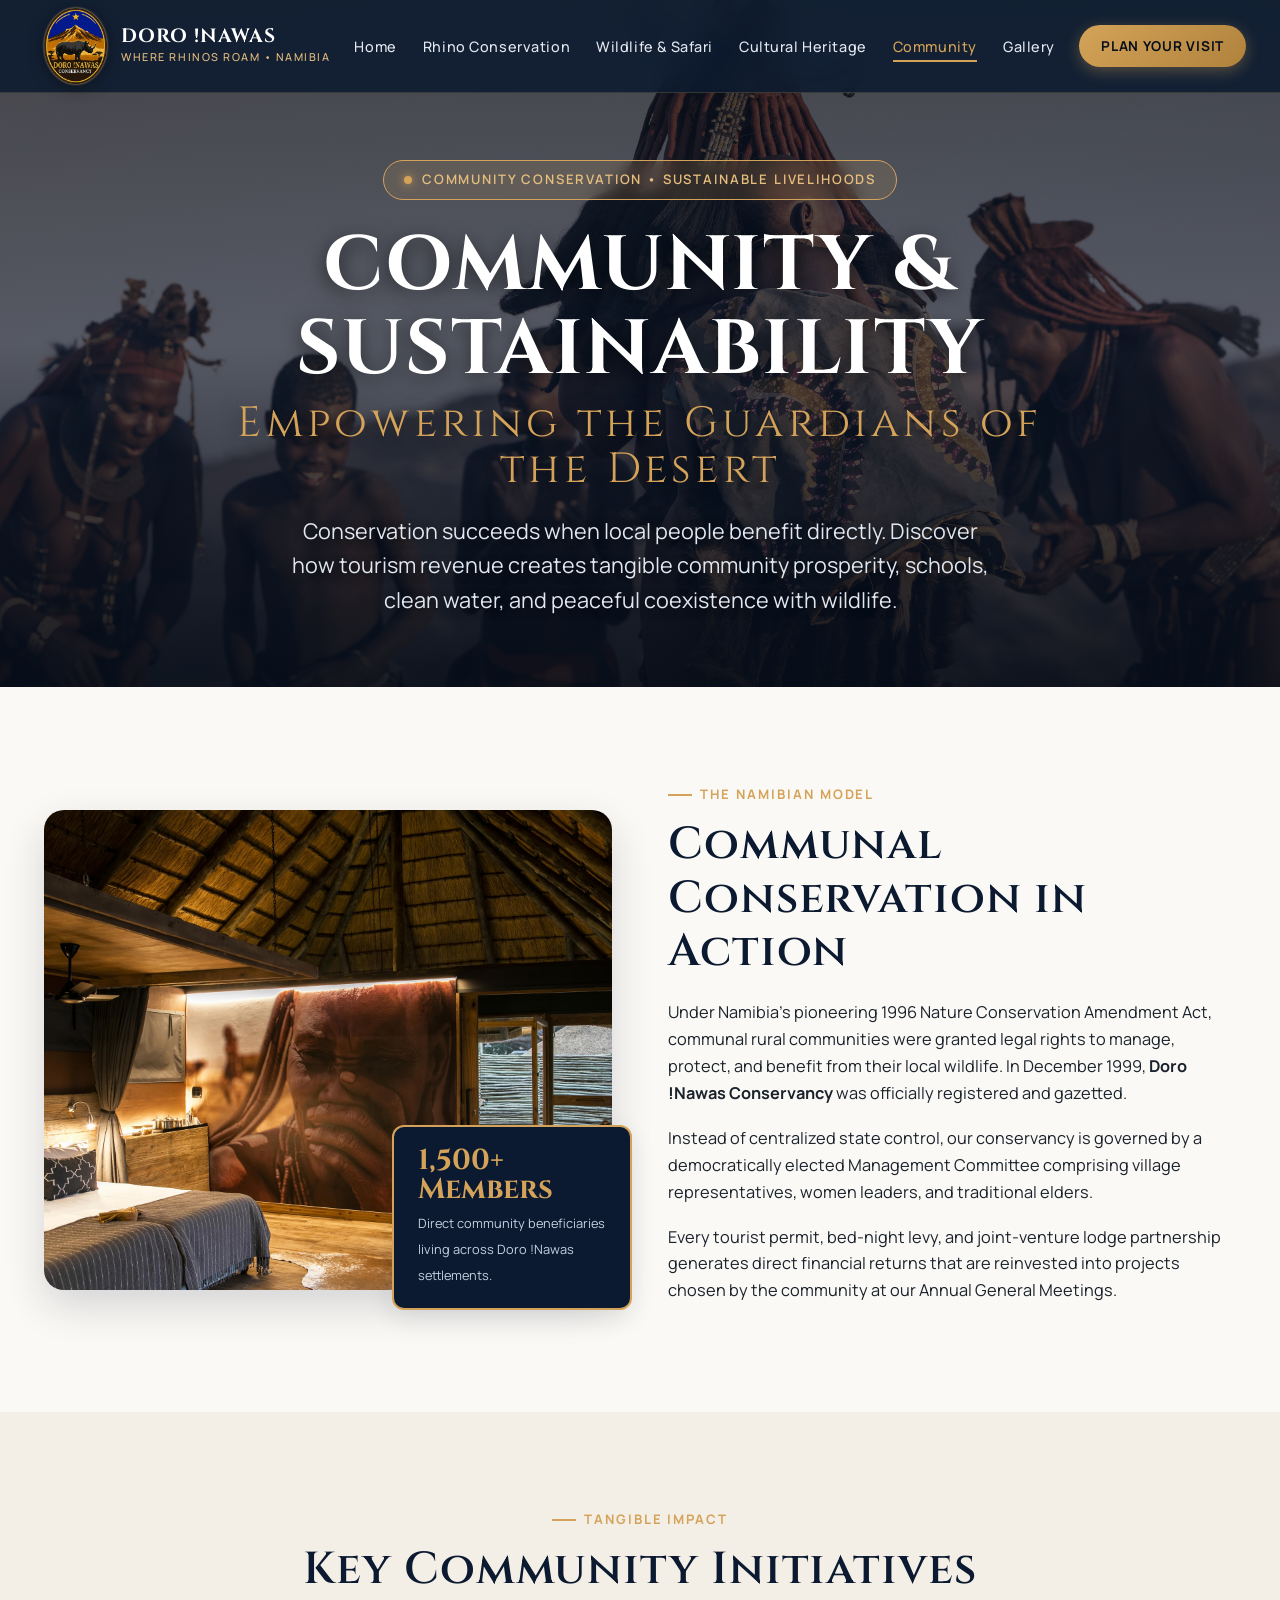
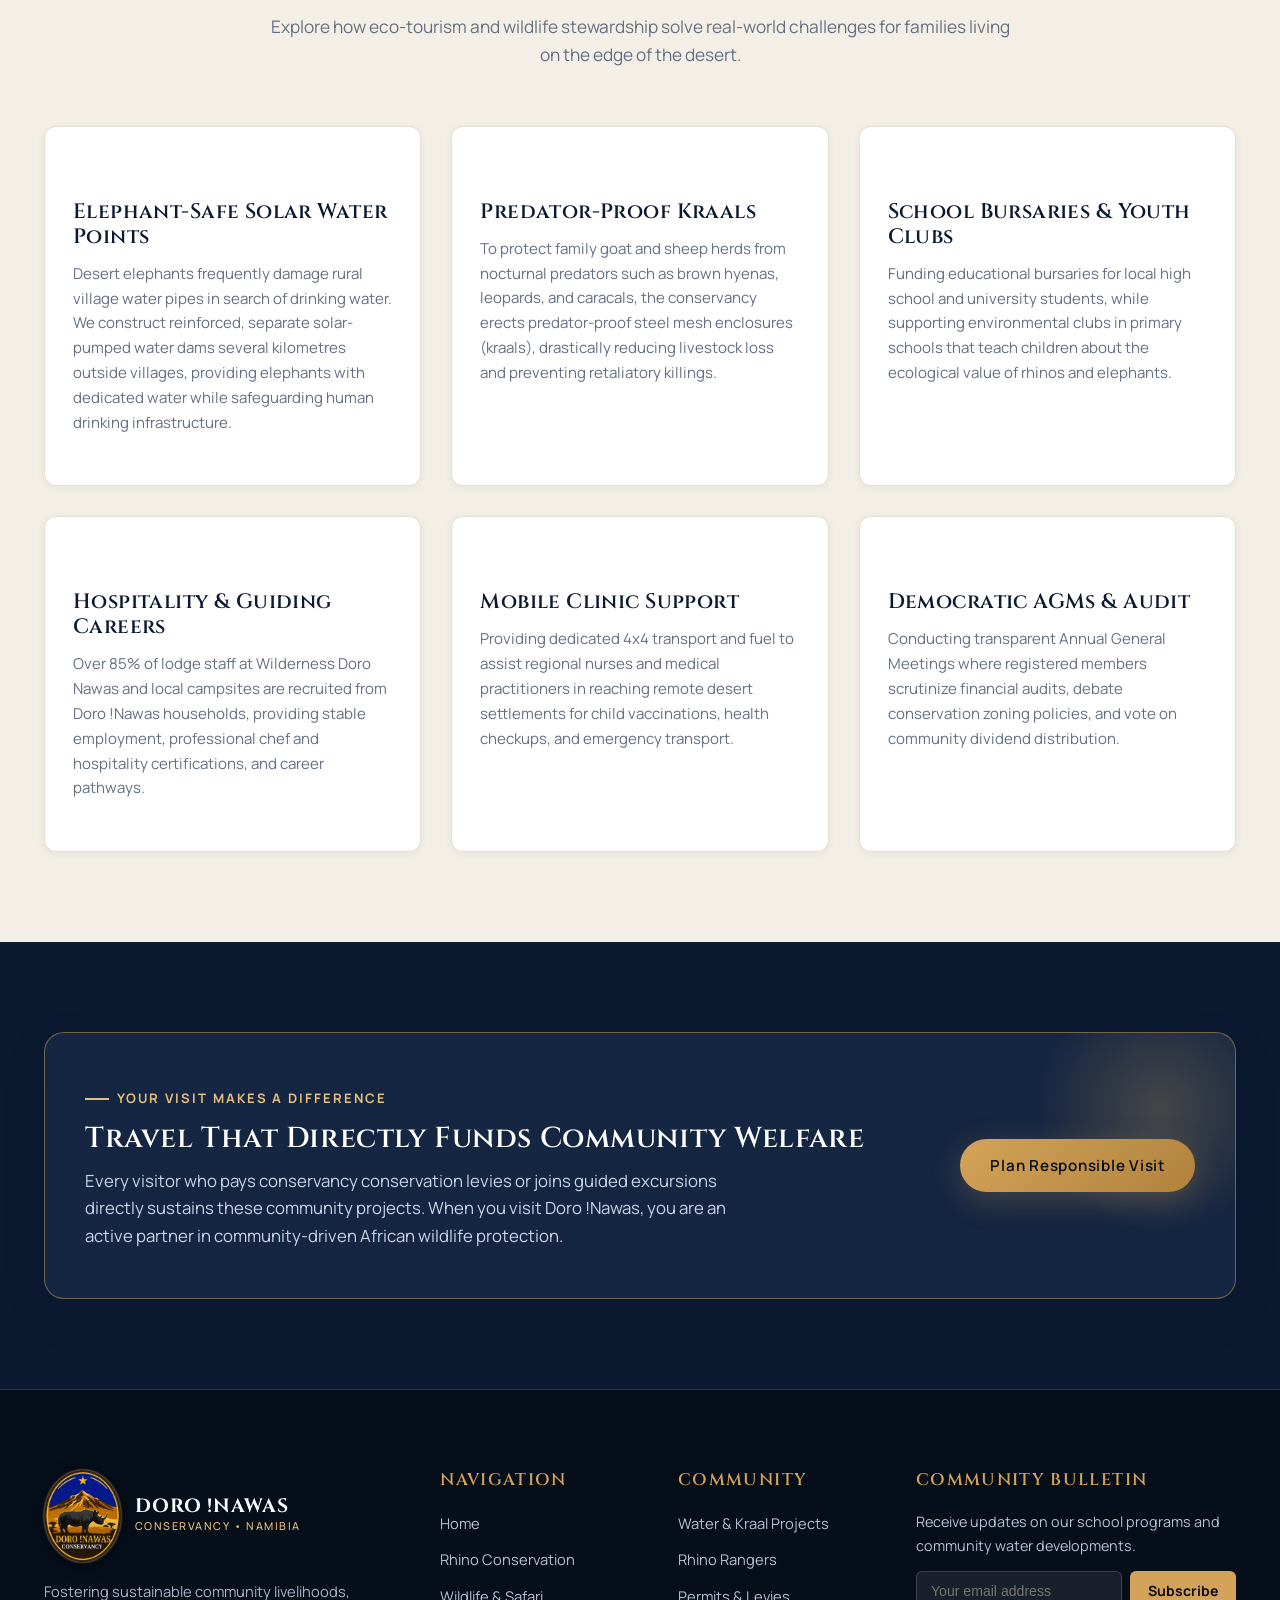
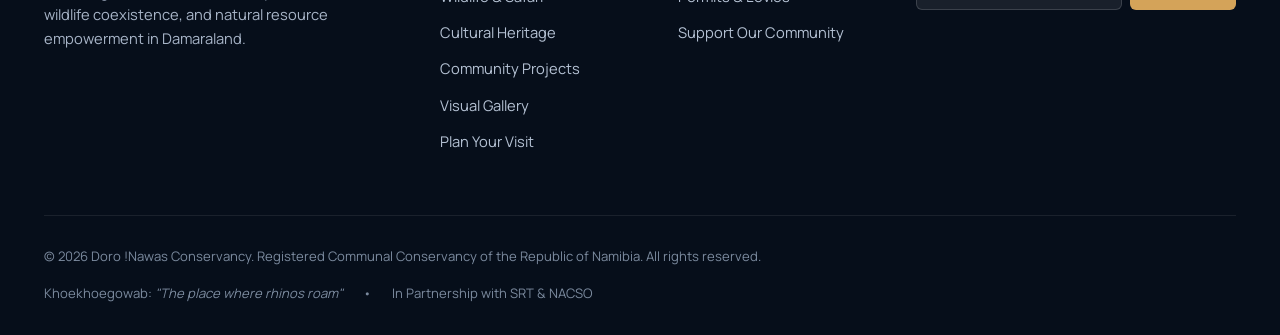
==== commit f63016bd: "fix(ui): enlarge logo, fix nav overflow and unify page styling" ====
--- a/community-projects.html
+++ b/community-projects.html
@@ -32,11 +32,10 @@
           <li><a href="cultural-heritage.html">Cultural Heritage</a></li>
           <li><a href="community-projects.html" class="active">Community</a></li>
           <li><a href="gallery.html">Gallery</a></li>
-          <li><a href="contact.html">Plan Visit</a></li>
         </ul>
 
         <div class="nav-actions">
-          <a href="contact.html" class="nav-cta">Inquire / Permits</a>
+          <a href="contact.html" class="nav-cta">Plan Your Visit</a>
           <button class="burger-btn" id="burgerBtn" aria-label="Toggle navigation">
             <span></span><span></span><span></span>
           </button>
@@ -50,8 +49,8 @@
   <aside class="mobile-nav" id="mobileNav">
     <div class="mobile-nav-header">
       <div class="nav-brand">
-        <img src="assets/images/logo.png" alt="Doro !Nawas Logo" style="width: 44px; height: 44px;">
-        <span class="nav-brand-title" style="font-size: 1rem;">DORO !NAWAS</span>
+        <img src="assets/images/logo.png" alt="Doro !Nawas Conservancy Logo" class="mobile-logo-img">
+        <span class="nav-brand-title">DORO !NAWAS</span>
       </div>
       <button class="mobile-close" id="mobileClose" aria-label="Close menu">&times;</button>
     </div>
@@ -64,8 +63,8 @@
       <a href="gallery.html">Visual Gallery</a>
       <a href="contact.html">Visit Planning &amp; Contact</a>
     </div>
-    <div style="margin-top: auto; padding-top: 20px;">
-      <a href="contact.html" class="btn btn-primary" style="width: 100%;">Plan Your Visit</a>
+    <div class="mobile-nav-footer">
+      <a href="contact.html" class="btn btn-primary">Plan Your Visit</a>
     </div>
   </aside>
 
@@ -120,7 +119,7 @@
   </section>
 
   <!-- Core Community Projects Grid -->
-  <section class="section section-alt">
+  <section class="section section-alt" id="projects">
     <div class="wrap">
       <div class="section-header">
         <div class="eyebrow">Tangible Impact</div>
@@ -132,9 +131,9 @@
 
       <div class="grid-3">
         <!-- Project 1 -->
-        <div class="feature-card">
-          <div class="card-body">
-            <span class="card-tag" style="position: static; margin-bottom: 14px; display: inline-block;">Coexistence</span>
+        <div class="feature-card info-card">
+          <div class="card-body">
+            <span class="card-tag card-tag-inline">Coexistence</span>
             <h3>Elephant-Safe Solar Water Points</h3>
             <p>
               Desert elephants frequently damage rural village water pipes in search of drinking water. We construct reinforced, separate solar-pumped water dams several kilometres outside villages, providing elephants with dedicated water while safeguarding human drinking infrastructure.
@@ -143,9 +142,9 @@
         </div>
 
         <!-- Project 2 -->
-        <div class="feature-card">
-          <div class="card-body">
-            <span class="card-tag" style="position: static; margin-bottom: 14px; display: inline-block;">Livestock Protection</span>
+        <div class="feature-card info-card">
+          <div class="card-body">
+            <span class="card-tag card-tag-inline">Livestock Protection</span>
             <h3>Predator-Proof Kraals</h3>
             <p>
               To protect family goat and sheep herds from nocturnal predators such as brown hyenas, leopards, and caracals, the conservancy erects predator-proof steel mesh enclosures (kraals), drastically reducing livestock loss and preventing retaliatory killings.
@@ -154,9 +153,9 @@
         </div>
 
         <!-- Project 3 -->
-        <div class="feature-card">
-          <div class="card-body">
-            <span class="card-tag" style="position: static; margin-bottom: 14px; display: inline-block;">Education</span>
+        <div class="feature-card info-card">
+          <div class="card-body">
+            <span class="card-tag card-tag-inline">Education</span>
             <h3>School Bursaries &amp; Youth Clubs</h3>
             <p>
               Funding educational bursaries for local high school and university students, while supporting environmental clubs in primary schools that teach children about the ecological value of rhinos and elephants.
@@ -165,9 +164,9 @@
         </div>
 
         <!-- Project 4 -->
-        <div class="feature-card">
-          <div class="card-body">
-            <span class="card-tag" style="position: static; margin-bottom: 14px; display: inline-block;">Employment</span>
+        <div class="feature-card info-card">
+          <div class="card-body">
+            <span class="card-tag card-tag-inline">Employment</span>
             <h3>Hospitality &amp; Guiding Careers</h3>
             <p>
               Over 85% of lodge staff at Wilderness Doro Nawas and local campsites are recruited from Doro !Nawas households, providing stable employment, professional chef and hospitality certifications, and career pathways.
@@ -176,9 +175,9 @@
         </div>
 
         <!-- Project 5 -->
-        <div class="feature-card">
-          <div class="card-body">
-            <span class="card-tag" style="position: static; margin-bottom: 14px; display: inline-block;">Healthcare</span>
+        <div class="feature-card info-card">
+          <div class="card-body">
+            <span class="card-tag card-tag-inline">Healthcare</span>
             <h3>Mobile Clinic Support</h3>
             <p>
               Providing dedicated 4x4 transport and fuel to assist regional nurses and medical practitioners in reaching remote desert settlements for child vaccinations, health checkups, and emergency transport.
@@ -187,9 +186,9 @@
         </div>
 
         <!-- Project 6 -->
-        <div class="feature-card">
-          <div class="card-body">
-            <span class="card-tag" style="position: static; margin-bottom: 14px; display: inline-block;">Governance</span>
+        <div class="feature-card info-card">
+          <div class="card-body">
+            <span class="card-tag card-tag-inline">Governance</span>
             <h3>Democratic AGMs &amp; Audit</h3>
             <p>
               Conducting transparent Annual General Meetings where registered members scrutinize financial audits, debate conservation zoning policies, and vote on community dividend distribution.
@@ -203,17 +202,17 @@
   <!-- Sustainable Tourism Callout -->
   <section class="section section-dark">
     <div class="wrap">
-      <div class="callout-banner" style="background: rgba(11,26,48,0.95); border-color: var(--color-gold);">
+      <div class="callout-banner">
         <div class="callout-content">
           <div class="callout-text">
-            <div class="eyebrow" style="color: var(--color-gold);">Your Visit Makes a Difference</div>
+            <div class="eyebrow">Your Visit Makes a Difference</div>
             <h3>Travel That Directly Funds Community Welfare</h3>
             <p>
               Every visitor who pays conservancy conservation levies or joins guided excursions directly sustains these community projects. When you visit Doro !Nawas, you are an active partner in community-driven African wildlife protection.
             </p>
           </div>
           <div>
-            <a href="contact.html" class="btn btn-primary" style="white-space: nowrap;">Plan Responsible Visit</a>
+            <a href="contact.html" class="btn btn-primary">Plan Responsible Visit</a>
           </div>
         </div>
       </div>
@@ -246,6 +245,7 @@
             <li><a href="cultural-heritage.html">Cultural Heritage</a></li>
             <li><a href="community-projects.html">Community Projects</a></li>
             <li><a href="gallery.html">Visual Gallery</a></li>
+            <li><a href="contact.html">Plan Your Visit</a></li>
           </ul>
         </div>
 
--- a/css/style.css
+++ b/css/style.css
@@ -19,21 +19,21 @@
   --color-text-light: #f4f6fa;     /* Light Text */
   --color-border: #e6dfd3;        /* Soft Border */
   --color-border-dark: #2a3a52;   /* Dark Mode Border */
-  
+
   --font-serif: 'Cormorant Garamond', 'Cinzel', Georgia, serif;
   --font-heading: 'Cinzel', 'Cormorant Garamond', serif;
   --font-sans: 'Manrope', -apple-system, BlinkMacSystemFont, 'Segoe UI', Roboto, sans-serif;
-  
+
   --shadow-sm: 0 2px 8px rgba(11, 26, 48, 0.06);
   --shadow-md: 0 8px 24px rgba(11, 26, 48, 0.10);
   --shadow-lg: 0 16px 40px rgba(11, 26, 48, 0.16);
   --shadow-gold: 0 8px 30px rgba(212, 163, 89, 0.25);
-  
+
   --radius-sm: 6px;
   --radius-md: 12px;
   --radius-lg: 20px;
   --radius-full: 9999px;
-  
+
   --transition-fast: 0.2s ease;
   --transition-normal: 0.35s cubic-bezier(0.16, 1, 0.3, 1);
   --transition-slow: 0.6s cubic-bezier(0.16, 1, 0.3, 1);
@@ -51,6 +51,7 @@
 html {
   font-size: 16px;
   scroll-behavior: smooth;
+  scroll-padding-top: 84px;
   -webkit-font-smoothing: antialiased;
   -moz-osx-font-smoothing: grayscale;
 }
@@ -174,33 +175,44 @@
 #siteHeader.scrolled {
   background: rgba(7, 18, 34, 0.96);
   box-shadow: 0 10px 30px rgba(0, 0, 0, 0.3);
-  padding: 4px 0;
 }
 
 nav.main-nav {
   display: flex;
   align-items: center;
   justify-content: space-between;
-  height: 80px;
+  gap: 24px;
+  height: 92px;
   transition: height var(--transition-fast);
 }
 
 #siteHeader.scrolled nav.main-nav {
-  height: 70px;
+  height: 72px;
 }
 
 .nav-brand {
   display: flex;
   align-items: center;
   gap: 14px;
+  flex-shrink: 0;
+}
+
+/* The badge has a dark brown rim that disappears on navy, so a thin gold halo keeps its edge readable */
+.nav-logo-img,
+.footer-logo-img,
+.mobile-logo-img {
+  width: auto;
+  object-fit: contain;
+  filter: drop-shadow(0 0 1px rgba(230, 190, 126, 0.9)) drop-shadow(0 3px 8px rgba(0, 0, 0, 0.45));
 }
 
 .nav-logo-img {
-  width: 52px;
-  height: 52px;
-  object-fit: contain;
-  filter: drop-shadow(0 2px 6px rgba(0,0,0,0.4));
-  transition: transform var(--transition-normal);
+  height: 76px;
+  transition: transform var(--transition-normal), height var(--transition-normal);
+}
+
+#siteHeader.scrolled .nav-logo-img {
+  height: 60px;
 }
 
 .nav-brand:hover .nav-logo-img {
@@ -214,7 +226,8 @@
 
 .nav-brand-title {
   font-family: var(--font-heading);
-  font-size: 1.15rem;
+  font-size: 1.2rem;
+  white-space: nowrap;
   font-weight: 700;
   color: #ffffff;
   letter-spacing: 0.05em;
@@ -226,9 +239,10 @@
 }
 
 .nav-brand-sub {
-  font-size: 0.72rem;
+  font-size: 0.68rem;
   font-weight: 500;
-  letter-spacing: 0.15em;
+  letter-spacing: 0.14em;
+  white-space: nowrap;
   color: var(--color-gold-light);
   text-transform: uppercase;
 }
@@ -236,11 +250,12 @@
 .nav-links {
   display: flex;
   align-items: center;
-  gap: 28px;
+  gap: 26px;
 }
 
 .nav-links a {
-  font-size: 0.92rem;
+  white-space: nowrap;
+  font-size: 0.9rem;
   font-weight: 500;
   color: #e3e8f0;
   letter-spacing: 0.04em;
@@ -287,9 +302,14 @@
   font-size: 0.85rem;
   letter-spacing: 0.06em;
   text-transform: uppercase;
+  white-space: nowrap;
   border-radius: var(--radius-full);
   box-shadow: 0 4px 15px rgba(212, 163, 89, 0.35);
   transition: all var(--transition-fast);
+}
+
+.nav-cta.active {
+  box-shadow: 0 0 0 2px var(--color-primary-dark), 0 0 0 3px var(--color-gold-light);
 }
 
 .nav-cta:hover {
@@ -369,10 +389,27 @@
   border-bottom: 1px solid rgba(255, 255, 255, 0.1);
 }
 
+.mobile-logo-img {
+  height: 56px;
+}
+
+.mobile-nav-header .nav-brand-title {
+  font-size: 1rem;
+}
+
 .mobile-close {
   color: #fff;
   font-size: 2rem;
   line-height: 1;
+}
+
+.mobile-nav-footer {
+  margin-top: auto;
+  padding-top: 20px;
+}
+
+.mobile-nav-footer .btn {
+  width: 100%;
 }
 
 .mobile-nav-links {
@@ -407,12 +444,12 @@
   text-align: center;
   color: #ffffff;
   overflow: hidden;
-  padding: 120px 20px 80px;
+  padding: 140px 20px 80px;
 }
 
 .hero-page {
   min-height: 60vh;
-  padding: 140px 20px 60px;
+  padding: 160px 20px 70px;
 }
 
 .hero-bg {
@@ -464,6 +501,7 @@
   letter-spacing: 0.14em;
   text-transform: uppercase;
   margin-bottom: 24px;
+  max-width: 100%;
   backdrop-filter: blur(8px);
 }
 
@@ -482,7 +520,8 @@
 }
 
 .hero-title {
-  font-size: clamp(2.5rem, 6vw, 4.8rem);
+  font-size: clamp(1.9rem, 6vw, 4.8rem);
+  overflow-wrap: break-word;
   font-weight: 700;
   color: #ffffff;
   margin-bottom: 20px;
@@ -575,6 +614,40 @@
 .btn-sm {
   padding: 8px 18px;
   font-size: 0.85rem;
+}
+
+/* --------------------------------------------------------------------------
+   Closing CTA Section
+   -------------------------------------------------------------------------- */
+.cta-section {
+  background: radial-gradient(circle at center, var(--color-primary-light) 0%, var(--color-primary-dark) 100%);
+  color: #ffffff;
+  text-align: center;
+}
+
+.cta-section h2 {
+  color: #ffffff;
+  margin-bottom: 18px;
+}
+
+.cta-section p {
+  color: #d2dbe8;
+  font-size: 1.12rem;
+  margin-bottom: 32px;
+}
+
+.section-dark .eyebrow,
+.cta-section .eyebrow,
+.callout-banner .eyebrow,
+.contact-info-card .eyebrow {
+  color: var(--color-gold-light);
+}
+
+.section-dark .eyebrow::before,
+.cta-section .eyebrow::before,
+.callout-banner .eyebrow::before,
+.contact-info-card .eyebrow::before {
+  background-color: var(--color-gold-light);
 }
 
 /* --------------------------------------------------------------------------
@@ -779,6 +852,92 @@
   transform: translateX(4px);
 }
 
+/* Text-only cards: no media, not clickable, so no hover lift */
+.info-card {
+  padding: 30px 28px;
+}
+
+.info-card:hover {
+  transform: none;
+  box-shadow: var(--shadow-sm);
+}
+
+.info-card h3 {
+  font-size: 1.3rem;
+  margin-bottom: 12px;
+}
+
+.info-card h4 {
+  margin-bottom: 10px;
+}
+
+.info-card p {
+  color: var(--color-text-muted);
+  font-size: 0.94rem;
+}
+
+.info-card .card-body {
+  padding: 0;
+}
+
+.card-tag-inline {
+  position: static;
+  align-self: flex-start;
+  margin-bottom: 14px;
+  background: var(--color-primary);
+}
+
+.lodge-card .eyebrow {
+  color: var(--color-gold-dark);
+}
+
+.lodge-card .eyebrow::before {
+  background-color: var(--color-gold-dark);
+}
+
+.lodge-card h3 {
+  font-size: 1.6rem;
+}
+
+.lodge-card p {
+  margin-bottom: 20px;
+}
+
+.lodge-card .btn {
+  align-self: flex-start;
+  margin-top: auto;
+}
+
+.check-list {
+  display: flex;
+  flex-direction: column;
+  gap: 8px;
+  margin-bottom: 26px;
+  font-size: 0.92rem;
+  color: var(--color-text-dark);
+}
+
+.check-list li {
+  position: relative;
+  padding-left: 22px;
+}
+
+.check-list li::before {
+  content: '';
+  position: absolute;
+  left: 0;
+  top: 0.6em;
+  width: 8px;
+  height: 8px;
+  border-radius: 50%;
+  background: var(--color-gold);
+}
+
+.section-actions {
+  text-align: center;
+  margin-top: 44px;
+}
+
 /* --------------------------------------------------------------------------
    Split / Two-Column Narrative Sections
    -------------------------------------------------------------------------- */
@@ -836,6 +995,14 @@
   margin-bottom: 4px;
 }
 
+.section-dark .split-media-badge {
+  background: var(--color-primary-dark);
+}
+
+.split-media-badge strong em {
+  font-size: 1.4rem;
+}
+
 .split-media-badge span {
   font-size: 0.8rem;
   color: #c4d0e0;
@@ -849,6 +1016,10 @@
 .split-copy p {
   font-size: 1.02rem;
   margin-bottom: 18px;
+}
+
+.split-copy > .btn {
+  margin-top: 8px;
 }
 
 .feature-list {
@@ -925,6 +1096,16 @@
   max-width: 650px;
 }
 
+.callout-content .btn {
+  white-space: nowrap;
+}
+
+/* Inside a dark section the banner needs its own surface to read as a panel */
+.section-dark .callout-banner {
+  background: var(--color-primary-light);
+  border-color: rgba(212, 163, 89, 0.5);
+}
+
 /* --------------------------------------------------------------------------
    Gallery Styles & Lightbox
    -------------------------------------------------------------------------- */
@@ -968,6 +1149,7 @@
   height: 280px;
   box-shadow: var(--shadow-sm);
   cursor: pointer;
+  transition: opacity 0.25s ease, transform 0.25s ease;
 }
 
 .gallery-item img {
@@ -1056,7 +1238,7 @@
 
 .lightbox-close {
   position: absolute;
-  top: -40px;
+  top: -44px;
   right: 0;
   color: #ffffff;
   font-size: 2.2rem;
@@ -1131,7 +1313,7 @@
 
 .faq-item.active .faq-answer {
   padding: 0 24px 20px 24px;
-  max-height: 300px;
+  max-height: 600px;
 }
 
 /* --------------------------------------------------------------------------
@@ -1152,6 +1334,11 @@
   box-shadow: var(--shadow-lg);
 }
 
+.contact-info-card > p {
+  color: #cdd8e6;
+  font-size: 0.95rem;
+}
+
 .contact-info-card h3 {
   color: #ffffff;
   font-size: 1.7rem;
@@ -1204,6 +1391,32 @@
   border-radius: var(--radius-lg);
   border: 1px solid var(--color-border);
   box-shadow: var(--shadow-md);
+}
+
+.form-card h2 {
+  font-size: 1.8rem;
+  margin-bottom: 8px;
+}
+
+.form-card > p {
+  color: var(--color-text-muted);
+  font-size: 0.95rem;
+  margin-bottom: 24px;
+}
+
+.form-card .btn[type="submit"] {
+  width: 100%;
+}
+
+.form-success {
+  display: none;
+  background: #e8f5e9;
+  border: 1px solid #4caf50;
+  color: #2e7d32;
+  padding: 16px;
+  border-radius: var(--radius-sm);
+  margin-bottom: 18px;
+  font-size: 0.95rem;
 }
 
 .form-group {
@@ -1275,9 +1488,7 @@
 }
 
 .footer-logo-img {
-  width: 60px;
-  height: 60px;
-  object-fit: contain;
+  height: 92px;
 }
 
 .footer-brand p {
@@ -1328,6 +1539,7 @@
 
 .newsletter-input {
   flex: 1;
+  min-width: 0;
   padding: 10px 14px;
   background: rgba(255, 255, 255, 0.08);
   border: 1px solid rgba(255, 255, 255, 0.15);
@@ -1375,29 +1587,39 @@
 /* --------------------------------------------------------------------------
    Responsive Media Queries
    -------------------------------------------------------------------------- */
-@media (max-width: 1024px) {
+@media (max-width: 1279px) {
   .nav-links,
   .nav-actions .nav-cta {
     display: none;
   }
-  
+
   .burger-btn {
     display: flex;
   }
-  
+}
+
+@media (max-width: 1024px) {
+  .contact-grid {
+    grid-template-columns: 1fr;
+  }
+
+  .gallery-grid {
+    grid-template-columns: repeat(2, 1fr);
+  }
+
   .stats-grid {
     grid-template-columns: repeat(2, 1fr);
     gap: 32px;
   }
-  
+
   .stat-item:nth-child(2) {
     border-right: none;
   }
-  
+
   .grid-3 {
     grid-template-columns: repeat(2, 1fr);
   }
-  
+
   .footer-top {
     grid-template-columns: repeat(2, 1fr);
   }
@@ -1407,63 +1629,119 @@
   .section {
     padding: 60px 0;
   }
-  
+
   .split {
     grid-template-columns: 1fr;
     gap: 36px;
   }
-  
+
   .split-media-frame img {
     height: 320px;
   }
-  
+
+  .split-media {
+    margin-bottom: 20px;
+  }
+
   .split-media-badge {
-    bottom: -10px;
-    right: 10px;
+    bottom: -20px;
+    right: 12px;
     padding: 14px 18px;
   }
-  
+
+  nav.main-nav,
+  #siteHeader.scrolled nav.main-nav {
+    height: 72px;
+  }
+
+  .nav-logo-img,
+  #siteHeader.scrolled .nav-logo-img {
+    height: 58px;
+  }
+
+  .nav-brand {
+    gap: 10px;
+  }
+
+  .nav-brand-title {
+    font-size: 1.05rem;
+  }
+
+  .hero,
+  .hero-page {
+    padding-top: 120px;
+  }
+
+  .callout-banner {
+    padding: 36px 24px;
+  }
+
+  .callout-content .btn {
+    white-space: normal;
+  }
+
+  .callout-content .eyebrow {
+    justify-content: center;
+  }
+
+  .form-card,
+  .contact-info-card {
+    padding: 28px 22px;
+  }
+
   .grid-2,
   .grid-3,
   .grid-4,
   .gallery-grid {
     grid-template-columns: 1fr;
   }
-  
+
   .stats-grid {
     grid-template-columns: 1fr;
   }
-  
+
   .stat-item {
     border-right: none;
     border-bottom: 1px solid rgba(255, 255, 255, 0.1);
     padding-bottom: 18px;
   }
-  
+
   .stat-item:last-child {
     border-bottom: none;
   }
-  
+
   .callout-content {
     flex-direction: column;
     text-align: center;
   }
-  
+
   .contact-grid {
     grid-template-columns: 1fr;
   }
-  
+
   .form-row {
     grid-template-columns: 1fr;
   }
-  
+
   .footer-top {
     grid-template-columns: 1fr;
     gap: 36px;
   }
-  
+
   .footer-bottom {
     flex-direction: column;
     text-align: center;
   }
-}
+
+  .footer-badges {
+    flex-wrap: wrap;
+    justify-content: center;
+    gap: 8px 14px;
+  }
+}
+
+@media (max-width: 420px) {
+  .nav-brand-sub {
+    display: none;
+  }
+}
